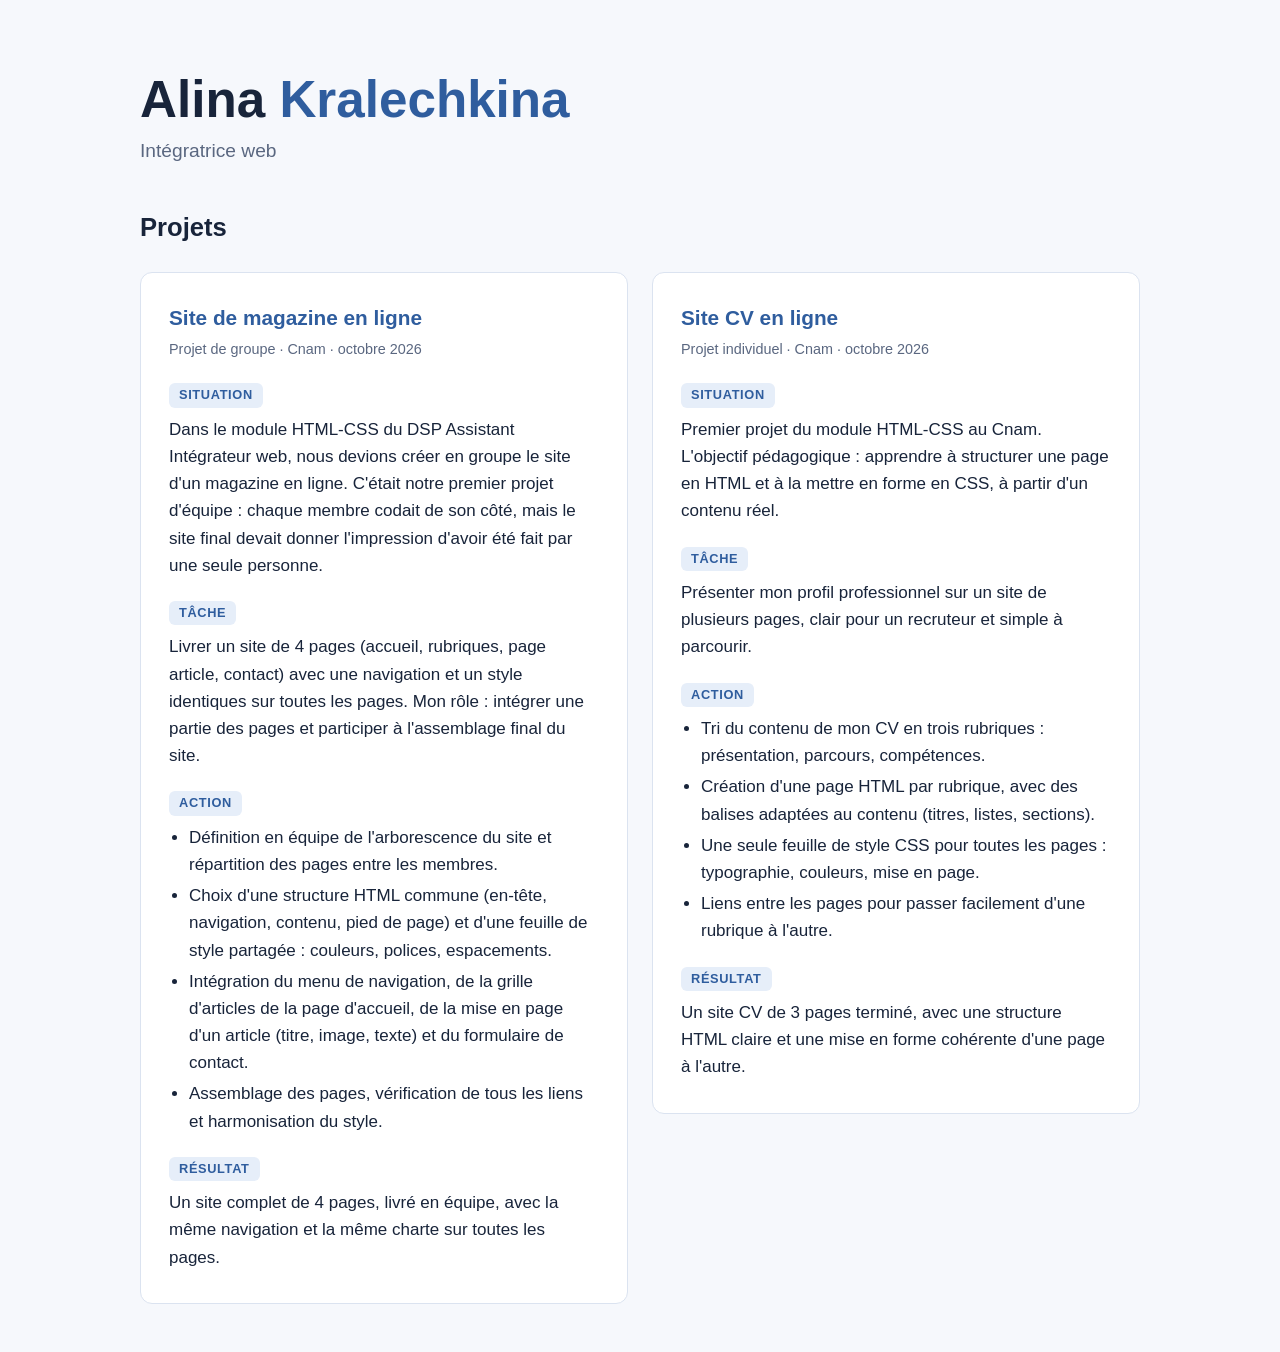
==== index.html @ d47daaed "Add files via upload" ====
<!DOCTYPE html>
<html lang="fr">
    <head>
        <meta charset="UTF-8">
        <meta name="viewport" content="width=device-width, initial-scale=1.0">
        <title>Alina Kralechkina · Intégratrice web</title>
        <link rel="stylesheet" href="style.css">
    </head>

    <body>
        <header>
            <h1>Alina <span>Kralechkina</span></h1>
            <p class="sous-titre">Intégratrice web</p>
        </header>

        <main>
            <section id="projets">
                <h2>Projets</h2>

                <article class="projet magazine">
                    <h3>Site de magazine en ligne</h3>
                    <p class="meta">Projet de groupe · Cnam · octobre 2026</p>
                    <h4>Situation</h4>
                    <p>Dans le module HTML-CSS du DSP Assistant Intégrateur web, nous devions créer en groupe le site d'un magazine en ligne. C'était notre premier projet d'équipe : chaque membre codait de son côté, mais le site final devait donner l'impression d'avoir été fait par une seule personne.</p>
                    <h4>Tâche</h4>
                    <p>Livrer un site de 4 pages (accueil, rubriques, page article, contact) avec une navigation et un style identiques sur toutes les pages. Mon rôle : intégrer une partie des pages et participer à l'assemblage final du site.</p>
                    <h4>Action</h4>
                    <ul>
                        <li>Définition en équipe de l'arborescence du site et répartition des pages entre les membres.</li>
                        <li>Choix d'une structure HTML commune (en-tête, navigation, contenu, pied de page) et d'une feuille de style partagée : couleurs, polices, espacements.</li>
                        <li>Intégration du menu de navigation, de la grille d'articles de la page d'accueil, de la mise en page d'un article (titre, image, texte) et du formulaire de contact.</li>
                        <li>Assemblage des pages, vérification de tous les liens et harmonisation du style.</li>
                    </ul>
                    <h4>Résultat</h4>
                    <p>Un site complet de 4 pages, livré en équipe, avec la même navigation et la même charte sur toutes les pages.</p>
                </article>

                <article class="projet cv">
                    <h3>Site CV en ligne</h3>
                    <p class="meta">Projet individuel · Cnam · octobre 2026</p>
                    <h4>Situation</h4>
                    <p>Premier projet du module HTML-CSS au Cnam. L'objectif pédagogique : apprendre à structurer une page en HTML et à la mettre en forme en CSS, à partir d'un contenu réel.</p>
                    <h4>Tâche</h4>
                    <p>Présenter mon profil professionnel sur un site de plusieurs pages, clair pour un recruteur et simple à parcourir.</p>
                    <h4>Action</h4>
                    <ul>
                        <li>Tri du contenu de mon CV en trois rubriques : présentation, parcours, compétences.</li>
                        <li>Création d'une page HTML par rubrique, avec des balises adaptées au contenu (titres, listes, sections).</li>
                        <li>Une seule feuille de style CSS pour toutes les pages : typographie, couleurs, mise en page.</li>
                        <li>Liens entre les pages pour passer facilement d'une rubrique à l'autre.</li>
                    </ul>
                    <h4>Résultat</h4>
                    <p>Un site CV de 3 pages terminé, avec une structure HTML claire et une mise en forme cohérente d'une page à l'autre.</p>
                </article>
            </section>
        </main>
    </body>
</html>
---- style.css ----
* {
    box-sizing: border-box;
}

body {
    margin: 0;
    padding: 0 16px;
    background: #f6f8fc;
    color: #18243a;
    font-family: "Segoe UI", Arial, sans-serif;
    font-size: 16px;
    line-height: 1.6;
}

header, main {
    max-width: 1000px;
    margin: 0 auto;
}

header {
    padding: 48px 0 32px;
}

h1 {
    margin: 0;
    font-size: 2.2rem;
    line-height: 1.1;
}


h1 span {
    color: #2f5d9e;
}

.sous-titre {
    margin: 8px 0 0;
    font-size: 1.2rem;
    color: #5a6780;
}

#projets {
    display: grid;
    grid-template-columns: 1fr;
    gap: 24px;
    padding-bottom: 48px;
}


h2 {
    margin: 0;
    font-size: 1.6rem;
}

.projet {
    background: #ffffff;
    border: 1px solid #dbe3f0;
    border-radius: 12px;
    padding: 20px;
}

.projet h3 {
    margin: 0;
    font-size: 1.3rem;
    color: #2f5d9e;
}

.meta {
    margin: 4px 0 16px;
    font-size: 0.9rem;
    color: #5a6780;
}

.projet h4 {
    margin: 18px 0 4px;
    display: inline-block;
    padding: 2px 10px;
    border-radius: 6px;
    background: #e6eef9;
    color: #2f5d9e;
    font-size: 0.8rem;
    text-transform: uppercase;
    letter-spacing: 0.05em;
}

.projet p {
    margin: 4px 0;
}

.projet ul {
    margin: 4px 0;
    padding-left: 20px;
}

.projet li {
    margin-bottom: 4px;
}

@media (min-width: 800px) {
    body {
        font-size: 17px;
    }

    header {
        padding: 72px 0 40px;
    }

    h1 {
        font-size: 3.2rem;
    }

    #projets {
        grid-template-columns: 1fr 1fr;
        align-items: start;
    }

    h2 {
        grid-column: 1 / -1;
    }

    .projet {
        padding: 28px;
    }
}
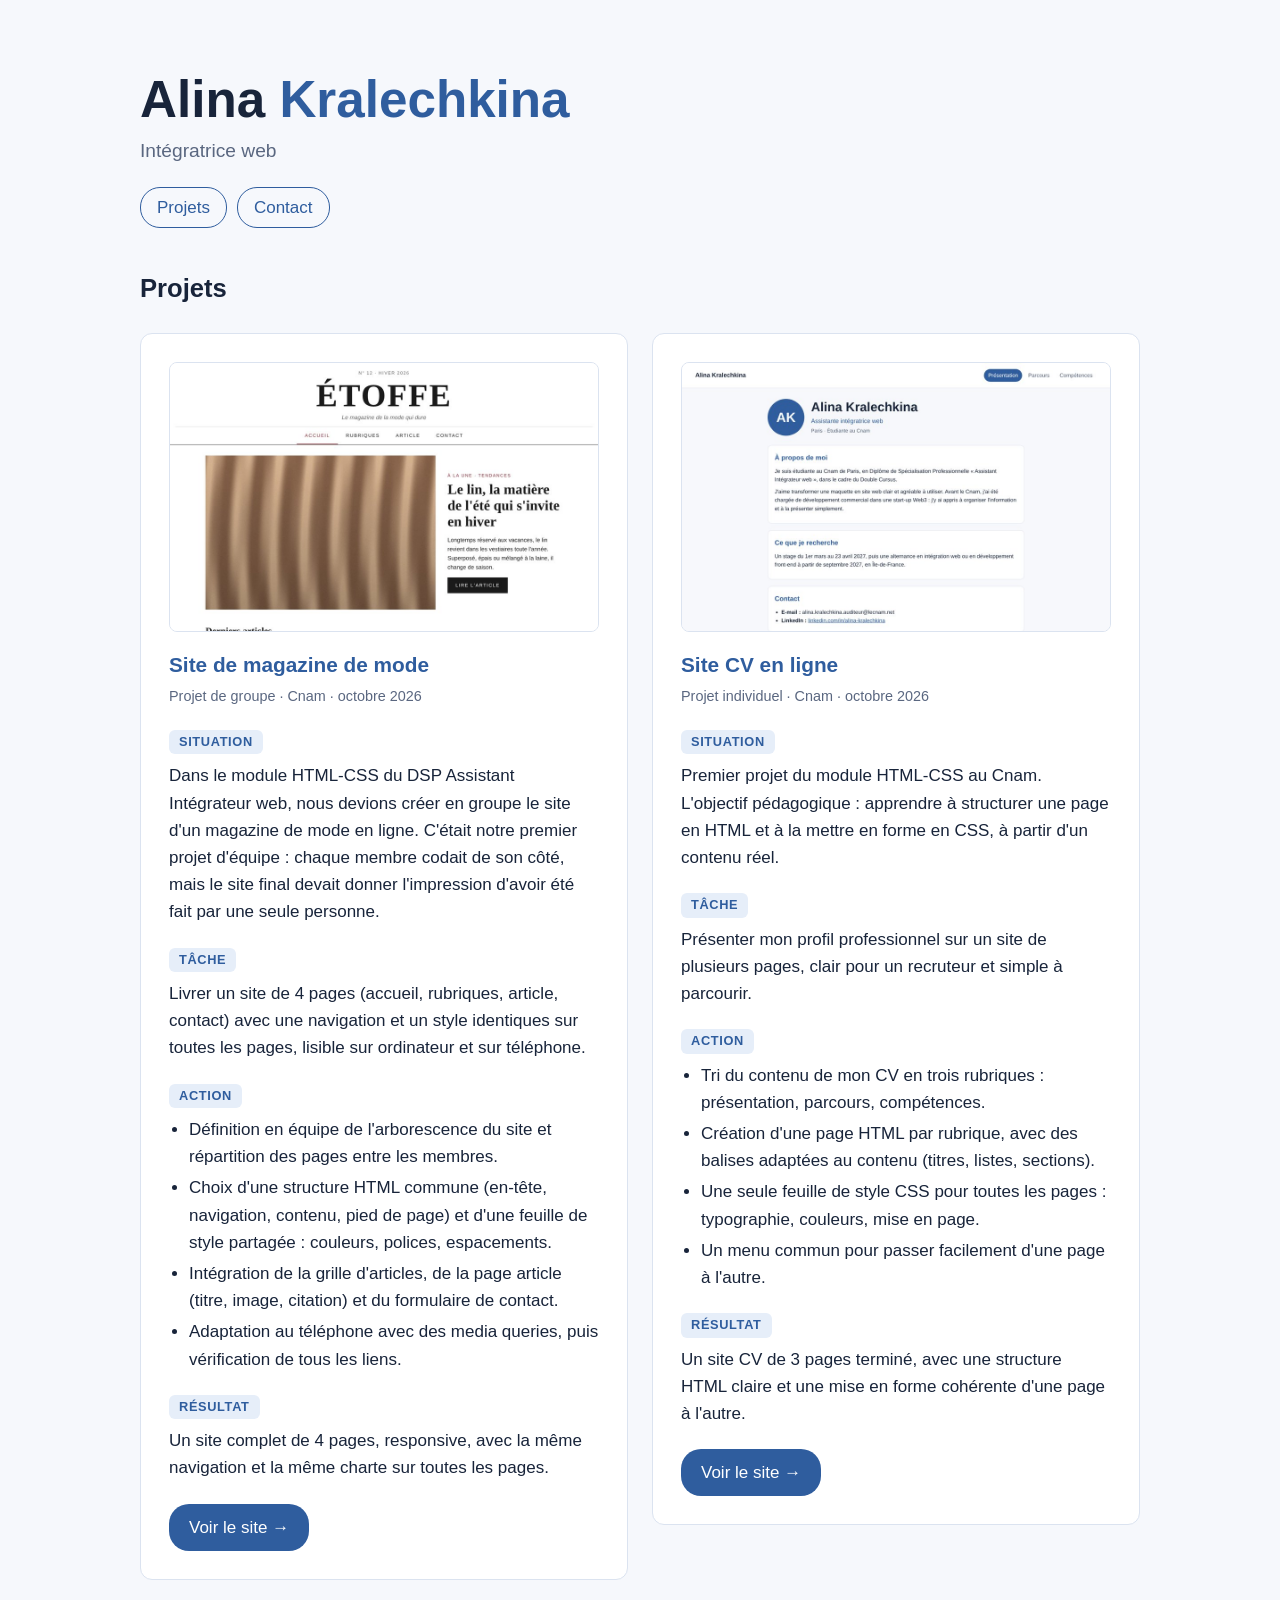
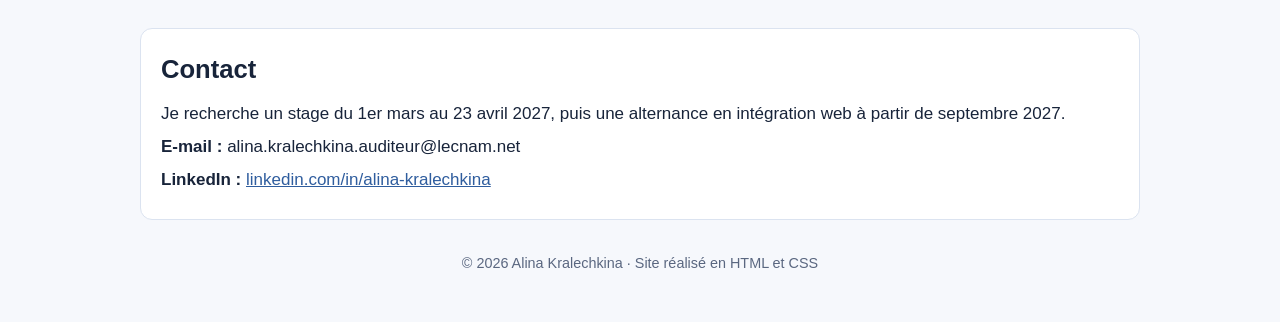
==== commit 6ff64b3b: "Add files via upload" ====
--- a/index.html
+++ b/index.html
@@ -11,6 +11,11 @@
         <header>
             <h1>Alina <span>Kralechkina</span></h1>
             <p class="sous-titre">Intégratrice web</p>
+            <!-- Меню: ссылки ведут к разделам этой же страницы по id (#projets, #contact) -->
+            <nav class="menu">
+                <a href="#projets">Projets</a>
+                <a href="#contact">Contact</a>
+            </nav>
         </header>
 
         <main>
@@ -18,24 +23,33 @@
                 <h2>Projets</h2>
 
                 <article class="projet magazine">
-                    <h3>Site de magazine en ligne</h3>
+                    <!-- Скриншот сайта. Клик по нему тоже открывает сайт -->
+                    <a href="projets/magazine/index.html">
+                        <img src="images/magazine.jpg" alt="Page d'accueil du magazine de mode Étoffe">
+                    </a>
+                    <h3>Site de magazine de mode</h3>
                     <p class="meta">Projet de groupe · Cnam · octobre 2026</p>
                     <h4>Situation</h4>
-                    <p>Dans le module HTML-CSS du DSP Assistant Intégrateur web, nous devions créer en groupe le site d'un magazine en ligne. C'était notre premier projet d'équipe : chaque membre codait de son côté, mais le site final devait donner l'impression d'avoir été fait par une seule personne.</p>
+                    <p>Dans le module HTML-CSS du DSP Assistant Intégrateur web, nous devions créer en groupe le site d'un magazine de mode en ligne. C'était notre premier projet d'équipe : chaque membre codait de son côté, mais le site final devait donner l'impression d'avoir été fait par une seule personne.</p>
                     <h4>Tâche</h4>
-                    <p>Livrer un site de 4 pages (accueil, rubriques, page article, contact) avec une navigation et un style identiques sur toutes les pages. Mon rôle : intégrer une partie des pages et participer à l'assemblage final du site.</p>
+                    <p>Livrer un site de 4 pages (accueil, rubriques, article, contact) avec une navigation et un style identiques sur toutes les pages, lisible sur ordinateur et sur téléphone.</p>
                     <h4>Action</h4>
                     <ul>
                         <li>Définition en équipe de l'arborescence du site et répartition des pages entre les membres.</li>
                         <li>Choix d'une structure HTML commune (en-tête, navigation, contenu, pied de page) et d'une feuille de style partagée : couleurs, polices, espacements.</li>
-                        <li>Intégration du menu de navigation, de la grille d'articles de la page d'accueil, de la mise en page d'un article (titre, image, texte) et du formulaire de contact.</li>
-                        <li>Assemblage des pages, vérification de tous les liens et harmonisation du style.</li>
+                        <li>Intégration de la grille d'articles, de la page article (titre, image, citation) et du formulaire de contact.</li>
+                        <li>Adaptation au téléphone avec des media queries, puis vérification de tous les liens.</li>
                     </ul>
                     <h4>Résultat</h4>
-                    <p>Un site complet de 4 pages, livré en équipe, avec la même navigation et la même charte sur toutes les pages.</p>
+                    <p>Un site complet de 4 pages, responsive, avec la même navigation et la même charte sur toutes les pages.</p>
+                    <!-- Кнопки-ссылки на сам сайт -->
+                    <a class="lien-projet" href="projets/magazine/index.html">Voir le site →</a>
                 </article>
 
                 <article class="projet cv">
+                    <a href="projets/site-cv/index.html">
+                        <img src="images/site-cv.jpg" alt="Page d'accueil du site CV d'Alina Kralechkina">
+                    </a>
                     <h3>Site CV en ligne</h3>
                     <p class="meta">Projet individuel · Cnam · octobre 2026</p>
                     <h4>Situation</h4>
@@ -47,12 +61,25 @@
                         <li>Tri du contenu de mon CV en trois rubriques : présentation, parcours, compétences.</li>
                         <li>Création d'une page HTML par rubrique, avec des balises adaptées au contenu (titres, listes, sections).</li>
                         <li>Une seule feuille de style CSS pour toutes les pages : typographie, couleurs, mise en page.</li>
-                        <li>Liens entre les pages pour passer facilement d'une rubrique à l'autre.</li>
+                        <li>Un menu commun pour passer facilement d'une page à l'autre.</li>
                     </ul>
                     <h4>Résultat</h4>
                     <p>Un site CV de 3 pages terminé, avec une structure HTML claire et une mise en forme cohérente d'une page à l'autre.</p>
+                    <a class="lien-projet" href="projets/site-cv/index.html">Voir le site →</a>
                 </article>
             </section>
+
+            <!-- Контакты -->
+            <section id="contact">
+                <h2>Contact</h2>
+                <p>Je recherche un stage du 1er mars au 23 avril 2027, puis une alternance en intégration web à partir de septembre 2027.</p>
+                <p><strong>E-mail :</strong> alina.kralechkina.auditeur@lecnam.net</p>
+                <p><strong>LinkedIn :</strong> <a href="https://www.linkedin.com/in/alina-kralechkina" target="_blank">linkedin.com/in/alina-kralechkina</a></p>
+            </section>
         </main>
+
+        <footer>
+            <p>© 2026 Alina Kralechkina · Site réalisé en HTML et CSS</p>
+        </footer>
     </body>
-</html>+</html>
--- a/style.css
+++ b/style.css
@@ -1,10 +1,11 @@
+/* ===== 1. Base ===== */
 * {
-    box-sizing: border-box;
+    box-sizing: border-box; /* padding inclus dans la largeur */
 }
 
 body {
     margin: 0;
-    padding: 0 16px;
+    padding: 0 16px;        /* marge sur les côtés (téléphone) */
     background: #f6f8fc;
     color: #18243a;
     font-family: "Segoe UI", Arial, sans-serif;
@@ -12,11 +13,18 @@
     line-height: 1.6;
 }
 
-header, main {
-    max-width: 1000px;
-    margin: 0 auto;
-}
-
+header,
+main,
+footer {
+    max-width: 1000px;      /* largeur maximale du contenu */
+    margin: 0 auto;         /* centré sur grand écran */
+}
+
+a {
+    color: #2f5d9e;
+}
+
+/* ===== 2. En-tête ===== */
 header {
     padding: 48px 0 32px;
 }
@@ -26,7 +34,6 @@
     font-size: 2.2rem;
     line-height: 1.1;
 }
-
 
 h1 span {
     color: #2f5d9e;
@@ -38,24 +45,53 @@
     color: #5a6780;
 }
 
+/* Menu : liens en ligne avec un espace entre eux */
+.menu {
+    display: flex;
+    gap: 10px;
+    margin-top: 20px;
+}
+
+.menu a {
+    text-decoration: none;
+    padding: 6px 16px;
+    border: 1px solid #2f5d9e;
+    border-radius: 20px;
+}
+
+.menu a:hover {
+    background: #2f5d9e;
+    color: #ffffff;
+}
+
+/* ===== 3. Section projets ===== */
 #projets {
     display: grid;
-    grid-template-columns: 1fr;
+    grid-template-columns: 1fr; /* téléphone : 1 colonne */
     gap: 24px;
     padding-bottom: 48px;
 }
 
-
 h2 {
     margin: 0;
     font-size: 1.6rem;
 }
 
+/* ===== 4. Carte projet ===== */
 .projet {
     background: #ffffff;
     border: 1px solid #dbe3f0;
     border-radius: 12px;
     padding: 20px;
+}
+
+/* Capture d'écran du site */
+.projet img {
+    width: 100%;            /* prend toute la largeur de la carte */
+    display: block;
+    border: 1px solid #dbe3f0;
+    border-radius: 8px;
+    margin-bottom: 16px;
 }
 
 .projet h3 {
@@ -95,6 +131,47 @@
     margin-bottom: 4px;
 }
 
+/* Bouton "Voir le site" */
+.lien-projet {
+    display: inline-block;
+    margin-top: 18px;
+    background: #2f5d9e;
+    color: #ffffff;
+    text-decoration: none;
+    padding: 10px 20px;
+    border-radius: 20px;
+}
+
+.lien-projet:hover {
+    background: #1f4478;
+}
+
+/* ===== 5. Contact ===== */
+#contact {
+    background: #ffffff;
+    border: 1px solid #dbe3f0;
+    border-radius: 12px;
+    padding: 20px;
+    margin-bottom: 32px;
+}
+
+#contact h2 {
+    margin-bottom: 10px;
+}
+
+#contact p {
+    margin: 6px 0;
+}
+
+/* ===== 6. Pied de page ===== */
+footer {
+    text-align: center;
+    color: #5a6780;
+    font-size: 0.9rem;
+    padding-bottom: 32px;
+}
+
+/* ===== 7. Ordinateur : à partir de 800px de large ===== */
 @media (min-width: 800px) {
     body {
         font-size: 17px;
@@ -109,15 +186,15 @@
     }
 
     #projets {
-        grid-template-columns: 1fr 1fr;
+        grid-template-columns: 1fr 1fr; /* 2 colonnes */
         align-items: start;
     }
 
     h2 {
-        grid-column: 1 / -1;
+        grid-column: 1 / -1;            /* le titre prend toute la largeur */
     }
 
     .projet {
         padding: 28px;
     }
-}+}
